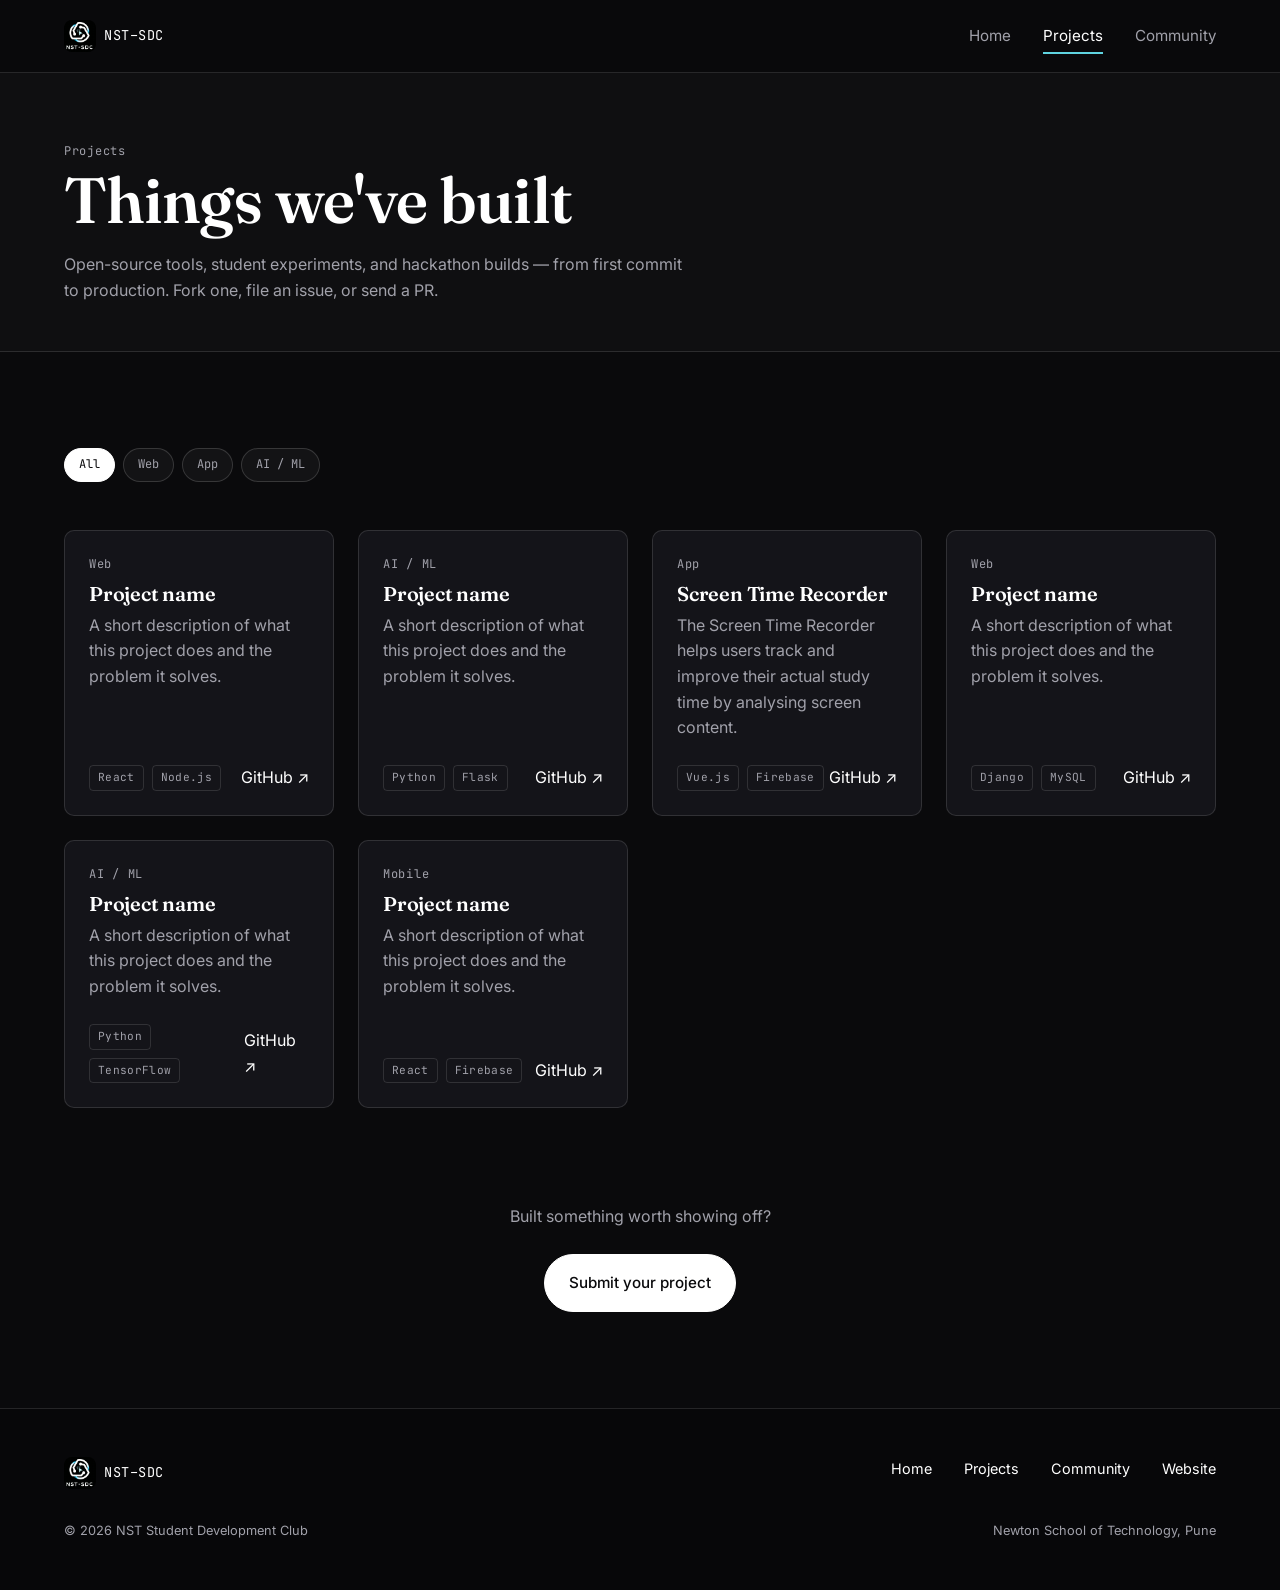
==== projects.html @ cd5af642 "Base Website" ====
<!DOCTYPE html>
<html lang="en">
<head>
<meta charset="UTF-8">
<meta name="viewport" content="width=device-width, initial-scale=1.0">
<title>Projects — NST-SDC</title>
<meta name="description" content="Open-source and student-built projects from the NST Student Development Club.">
<link rel="icon" href="assets/images/logo.png">
<link rel="preconnect" href="https://fonts.googleapis.com">
<link rel="preconnect" href="https://fonts.gstatic.com" crossorigin>
<link href="https://fonts.googleapis.com/css2?family=Fraunces:opsz,wght@9..144,500;9..144,600&family=Inter:wght@400;500;600&family=JetBrains+Mono:wght@400;500&display=swap" rel="stylesheet">
<link rel="stylesheet" href="css/variables.css">
<link rel="stylesheet" href="css/base.css">
<link rel="stylesheet" href="css/components.css">
<link rel="stylesheet" href="css/pages.css">
</head>
<body>

<header class="navbar">
  <div class="container">
    <a href="index.html" class="nav-brand">
      <img src="assets/images/logo.png" alt="NST-SDC logo">
      <span>NST&ndash;SDC</span>
    </a>
    <nav class="nav-links">
      <a href="index.html">Home</a>
      <a href="projects.html" aria-current="page">Projects</a>
      <a href="community.html">Community</a>
    </nav>
    <button class="nav-toggle" aria-label="Toggle menu" aria-expanded="false">
      <span></span>
    </button>
  </div>
</header>

<main>

  <div class="page-header">
    <div class="container">
      <span class="label">Projects</span>
      <h1>Things we've built</h1>
      <p style="margin-top:var(--space-3);">
        Open-source tools, student experiments, and hackathon builds — from first commit to
        production. Fork one, file an issue, or send a PR.
      </p>
    </div>
  </div>

  <section style="border-bottom:none;">
    <div class="container">
      <div class="filter-row" role="group" aria-label="Filter projects by category">
        <button class="filter-chip" data-filter="all" aria-pressed="true">All</button>
        <button class="filter-chip" data-filter="web" aria-pressed="false">Web</button>
        <button class="filter-chip" data-filter="app" aria-pressed="false">App</button>
        <button class="filter-chip" data-filter="ai-ml" aria-pressed="false">AI / ML</button>
      </div>

      <div class="grid-3">
        <article class="card" data-category="web">
          <span class="label">Web</span>
          <h3>Project name</h3>
          <p>A short description of what this project does and the problem it solves.</p>
          <div class="card-footer">
            <div class="tag-row"><span class="tag">React</span><span class="tag">Node.js</span></div>
            <a href="#" aria-label="View on GitHub">GitHub &nearr;</a>
          </div>
        </article>

        <article class="card" data-category="ai-ml">
          <span class="label">AI / ML</span>
          <h3>Project name</h3>
          <p>A short description of what this project does and the problem it solves.</p>
          <div class="card-footer">
            <div class="tag-row"><span class="tag">Python</span><span class="tag">Flask</span></div>
            <a href="#" aria-label="View on GitHub">GitHub &nearr;</a>
          </div>
        </article>

        <article class="card" data-category="app">
          <span class="label">App</span>
          <h3>Screen Time Recorder</h3>
          <p>The Screen Time Recorder helps users track and improve their actual study time by analysing screen content.</p>
          <div class="card-footer">
            <div class="tag-row"><span class="tag">Vue.js</span><span class="tag">Firebase</span></div>
            <a href="https://github.com/nst-sdc/Screentime-recoder" aria-label="View on GitHub">GitHub &nearr;</a>
          </div>
        </article>

        <article class="card" data-category="web">
          <span class="label">Web</span>
          <h3>Project name</h3>
          <p>A short description of what this project does and the problem it solves.</p>
          <div class="card-footer">
            <div class="tag-row"><span class="tag">Django</span><span class="tag">MySQL</span></div>
            <a href="#" aria-label="View on GitHub">GitHub &nearr;</a>
          </div>
        </article>

        <article class="card" data-category="ai-ml">
          <span class="label">AI / ML</span>
          <h3>Project name</h3>
          <p>A short description of what this project does and the problem it solves.</p>
          <div class="card-footer">
            <div class="tag-row"><span class="tag">Python</span><span class="tag">TensorFlow</span></div>
            <a href="#" aria-label="View on GitHub">GitHub &nearr;</a>
          </div>
        </article>

        <article class="card" data-category="mobile">
          <span class="label">Mobile</span>
          <h3>Project name</h3>
          <p>A short description of what this project does and the problem it solves.</p>
          <div class="card-footer">
            <div class="tag-row"><span class="tag">React</span><span class="tag">Firebase</span></div>
            <a href="#" aria-label="View on GitHub">GitHub &nearr;</a>
          </div>
        </article>
      </div>
    </div>
  </section>

  <section style="border-bottom:none; padding-top:0;">
    <div class="container" style="text-align:center;">
      <p style="margin:0 auto;">Built something worth showing off?</p>
      <div class="hero-actions" style="margin-top:var(--space-4);">
        <a href="community.html" class="btn btn-primary">Submit your project</a>
      </div>
    </div>
  </section>

</main>

<footer class="site-footer">
  <div class="container">
    <div class="footer-top">
      <a href="index.html" class="nav-brand">
        <img src="assets/images/logo.png" alt="NST-SDC logo">
        <span>NST&ndash;SDC</span>
      </a>
      <nav class="footer-links">
        <a href="index.html">Home</a>
        <a href="projects.html">Projects</a>
        <a href="community.html">Community</a>
        <a href="https://nstsdc.org">Website</a>
      </nav>
    </div>
    <div class="footer-bottom">
      <span>&copy; 2026 NST Student Development Club</span>
      <span>Newton School of Technology, Pune</span>
    </div>
  </div>
</footer>

<script src="js/main.js"></script>
</body>
</html>
---- css/variables.css ----
:root {
  /* Color */
  --color-bg: #0a0a0c;
  --color-surface: #141419;
  --color-ink: #ffffff;
  --color-ink-soft: #a1a1aa;
  --color-border: rgba(255, 255, 255, 0.12);
  --color-invert-bg: #000000;
  --color-invert-ink: #ffffff;
  --color-accent: #5fd4e0; /* used sparingly, drawn from the club logo glow */

  /* Type */
  --font-display: "Fraunces", Georgia, "Times New Roman", serif;
  --font-body: "Inter", -apple-system, BlinkMacSystemFont, "Segoe UI", sans-serif;
  --font-label: "JetBrains Mono", "Courier New", monospace;

  /* Radius */
  --radius-card: 10px;
  --radius-tag: 4px;
  --radius-pill: 999px;

  /* Spacing scale */
  --space-1: 4px;
  --space-2: 8px;
  --space-3: 16px;
  --space-4: 24px;
  --space-5: 32px;
  --space-6: 48px;
  --space-7: 64px;
  --space-8: 96px;

  /* Layout */
  --container-width: 1200px;
  --container-pad: 24px;
  --border-thin: 1px solid var(--color-border);
}

@media (max-width: 640px) {
  :root {
    --container-pad: 16px;
    --space-8: 64px;
    --space-7: 48px;
  }
}
---- css/base.css ----
* {
  box-sizing: border-box;
  margin: 0;
  padding: 0;
}

html {
  scroll-behavior: smooth;
}

body {
  background: var(--color-bg);
  color: var(--color-ink);
  font-family: var(--font-body);
  font-size: 16px;
  line-height: 1.6;
  -webkit-font-smoothing: antialiased;
}

img {
  max-width: 100%;
  display: block;
}

a {
  color: inherit;
  text-decoration: none;
}

ul {
  list-style: none;
}

button {
  font: inherit;
  cursor: pointer;
}

h1, h2, h3 {
  font-family: var(--font-display);
  font-weight: 600;
  line-height: 1.15;
  letter-spacing: -0.01em;
}

h1 { font-size: clamp(2.5rem, 5vw, 4.25rem); }
h2 { font-size: clamp(1.75rem, 3vw, 2.5rem); }
h3 { font-size: 1.25rem; }

p {
  color: var(--color-ink-soft);
  max-width: 62ch;
}

.container {
  max-width: var(--container-width);
  margin: 0 auto;
  padding: 0 var(--container-pad);
}

.label {
  font-family: var(--font-label);
  font-size: 0.75rem;
  letter-spacing: 0.06em;
  color: var(--color-ink-soft);
}

section {
  padding: var(--space-8) 0;
  border-bottom: var(--border-thin);
}

section:last-of-type {
  border-bottom: none;
}

:focus-visible {
  outline: 2px solid var(--color-ink);
  outline-offset: 3px;
}

@media (prefers-reduced-motion: reduce) {
  *, *::before, *::after {
    animation-duration: 0.01ms !important;
    animation-iteration-count: 1 !important;
    transition-duration: 0.01ms !important;
    scroll-behavior: auto !important;
  }
}
---- css/components.css ----
/* ---------- Navbar ---------- */
.navbar {
  position: sticky;
  top: 0;
  z-index: 50;
  background: rgba(10, 10, 12, 0.85);
  backdrop-filter: blur(16px);
  -webkit-backdrop-filter: blur(16px);
  border-bottom: var(--border-thin);
}

.navbar .container {
  display: flex;
  align-items: center;
  justify-content: space-between;
  height: 72px;
}

.nav-brand {
  display: flex;
  align-items: center;
  gap: var(--space-2);
}

.nav-brand img {
  height: 32px;
  width: 32px;
  border-radius: 8px;
}

.nav-brand span {
  font-family: var(--font-label);
  font-size: 0.85rem;
  letter-spacing: 0.04em;
  color: var(--color-ink);
}

.nav-links {
  display: flex;
  gap: var(--space-5);
  font-size: 0.95rem;
}

.nav-links a {
  position: relative;
  padding: var(--space-1) 0;
}

.nav-links a[aria-current="page"] {
  color: var(--color-ink);
}

.nav-links a[aria-current="page"]::after {
  content: "";
  position: absolute;
  left: 0;
  right: 0;
  bottom: -2px;
  height: 2px;
  background: var(--color-accent);
}

.nav-links a:not([aria-current="page"]) {
  color: var(--color-ink-soft);
}

.nav-links a:hover {
  color: var(--color-ink);
}

.nav-toggle {
  display: none;
  background: none;
  border: var(--border-thin);
  border-radius: var(--radius-tag);
  width: 40px;
  height: 40px;
  align-items: center;
  justify-content: center;
}

.nav-toggle span,
.nav-toggle span::before,
.nav-toggle span::after {
  content: "";
  display: block;
  width: 18px;
  height: 2px;
  background: var(--color-ink);
  position: relative;
  transition: transform 0.2s ease, opacity 0.2s ease;
}

.nav-toggle span::before { position: absolute; top: -6px; }
.nav-toggle span::after { position: absolute; top: 6px; }

.navbar.is-open .nav-toggle span { background: transparent; }
.navbar.is-open .nav-toggle span::before { transform: translateY(6px) rotate(45deg); }
.navbar.is-open .nav-toggle span::after { transform: translateY(-6px) rotate(-45deg); }

/* ---------- Buttons ---------- */
.btn {
  display: inline-flex;
  align-items: center;
  gap: var(--space-2);
  padding: var(--space-3) var(--space-4);
  border-radius: var(--radius-pill);
  font-size: 0.95rem;
  font-weight: 500;
  border: var(--border-thin);
  transition: background 0.2s ease, color 0.2s ease, transform 0.2s ease, box-shadow 0.2s ease, border-color 0.2s ease;
}

.btn-primary {
  background: #ffffff;
  color: #0a0a0c;
  border-color: #ffffff;
}

.btn-primary:hover {
  background: #e4e4e7;
  transform: translateY(-2px);
  box-shadow: 0 4px 20px rgba(255, 255, 255, 0.2);
}

.btn-outline {
  background: transparent;
  color: var(--color-ink);
  border-color: rgba(255, 255, 255, 0.25);
}

.btn-outline:hover {
  background: rgba(255, 255, 255, 0.1);
  border-color: rgba(255, 255, 255, 0.5);
  color: var(--color-ink);
}

/* Glassmorphism Button */
.btn-glass {
  background: rgba(255, 255, 255, 0.08);
  backdrop-filter: blur(16px);
  -webkit-backdrop-filter: blur(16px);
  color: #ffffff !important;
  border: 1px solid rgba(255, 255, 255, 0.25);
  box-shadow: 0 8px 32px 0 rgba(0, 0, 0, 0.37), inset 0 1px 0 0 rgba(255, 255, 255, 0.2);
}

.btn-glass:hover {
  background: rgba(255, 255, 255, 0.18);
  border-color: rgba(255, 255, 255, 0.5);
  box-shadow: 0 8px 32px 0 rgba(95, 212, 224, 0.25), inset 0 1px 0 0 rgba(255, 255, 255, 0.4);
  transform: translateY(-2px);
  color: #ffffff !important;
}

/* ---------- Section heading ---------- */
.section-heading {
  max-width: 640px;
  margin-bottom: var(--space-6);
}

.section-heading .label {
  display: block;
  margin-bottom: var(--space-2);
}

.section-heading h2 {
  margin-bottom: var(--space-2);
}

/* ---------- Card ---------- */
.card {
  background: var(--color-surface);
  border: var(--border-thin);
  border-radius: var(--radius-card);
  padding: var(--space-4);
  display: flex;
  flex-direction: column;
  gap: var(--space-2);
}

.card h3 { margin-bottom: 0; }

.card-footer {
  margin-top: auto;
  display: flex;
  align-items: center;
  justify-content: space-between;
  padding-top: var(--space-3);
}

/* ---------- Tag ---------- */
.tag {
  display: inline-block;
  font-family: var(--font-label);
  font-size: 0.7rem;
  letter-spacing: 0.03em;
  border: var(--border-thin);
  border-radius: var(--radius-tag);
  padding: 3px 8px;
  color: var(--color-ink-soft);
}

.tag-row {
  display: flex;
  flex-wrap: wrap;
  gap: var(--space-2);
}

/* ---------- Feature block ---------- */
.feature-grid {
  display: grid;
  grid-template-columns: repeat(auto-fit, minmax(220px, 1fr));
  gap: var(--space-4);
}

.feature-block {
  border: var(--border-thin);
  border-radius: var(--radius-card);
  padding: var(--space-4);
  background: var(--color-surface);
}

.feature-block .label {
  display: block;
  margin-bottom: var(--space-3);
}

/* ---------- Stat block ---------- */
.stat-row {
  display: grid;
  grid-template-columns: repeat(auto-fit, minmax(160px, 1fr));
  gap: var(--space-4);
}

.stat-block {
  border-top: 2px solid var(--color-accent);
  padding-top: var(--space-2);
}

.stat-block strong {
  display: block;
  font-family: var(--font-display);
  font-size: 2.25rem;
  color: var(--color-ink);
}

/* ---------- Grids ---------- */
.grid-2 {
  display: grid;
  grid-template-columns: repeat(2, 1fr);
  gap: var(--space-5);
}

.grid-3 {
  display: grid;
  grid-template-columns: repeat(auto-fit, minmax(260px, 1fr));
  gap: var(--space-4);
}

/* ---------- Footer ---------- */
.site-footer {
  padding: var(--space-6) 0;
  border-top: var(--border-thin);
  background: #070709;
}

.footer-top {
  display: flex;
  justify-content: space-between;
  align-items: flex-start;
  gap: var(--space-5);
  flex-wrap: wrap;
  margin-bottom: var(--space-5);
}

.footer-links {
  display: flex;
  gap: var(--space-5);
  flex-wrap: wrap;
  font-size: 0.9rem;
}

.footer-bottom {
  display: flex;
  justify-content: space-between;
  gap: var(--space-3);
  font-size: 0.8rem;
  color: var(--color-ink-soft);
  flex-wrap: wrap;
}

@media (max-width: 860px) {
  .nav-links { display: none; }
  .nav-toggle { display: flex; }

  .navbar.is-open .nav-links {
    display: flex;
    flex-direction: column;
    position: absolute;
    top: 72px;
    left: 0;
    right: 0;
    background: rgba(10, 10, 12, 0.98);
    backdrop-filter: blur(16px);
    -webkit-backdrop-filter: blur(16px);
    border-bottom: var(--border-thin);
    padding: var(--space-4) var(--container-pad);
    gap: var(--space-3);
  }

  .grid-2 { grid-template-columns: 1fr; }
}
---- css/pages.css ----
/* ---------- Hero (LetterGlitch) ---------- */
.hero {
  position: relative;
  height: 92vh;
  min-height: 560px;
  background: var(--color-bg);
  border-bottom: var(--border-thin);
  overflow: hidden;
}

.hero-canvas {
  position: absolute;
  inset: 0;
  width: 100%;
  height: 100%;
  display: block;
}

.hero-vignette {
  position: absolute;
  inset: 0;
  pointer-events: none;
  background: radial-gradient(circle at center, rgba(10, 10, 12, 0.45) 0%, rgba(10, 10, 12, 0.85) 75%, rgba(10, 10, 12, 0.98) 100%);
}

.hero-content {
  position: relative;
  z-index: 2;
  height: 100%;
  display: flex;
  flex-direction: column;
  align-items: center;
  justify-content: center;
  text-align: center;
  padding: 0 var(--container-pad);
  color: #ffffff;
}

.hero-content .label {
  color: #ffffff;
  background: rgba(255, 255, 255, 0.12);
  border: 1px solid rgba(255, 255, 255, 0.25);
  padding: 6px 18px;
  border-radius: var(--radius-pill);
  backdrop-filter: blur(12px);
  -webkit-backdrop-filter: blur(12px);
  margin-bottom: var(--space-4);
  font-weight: 500;
  letter-spacing: 0.08em;
  text-shadow: 0 2px 4px rgba(0, 0, 0, 0.8);
  box-shadow: 0 4px 20px rgba(0, 0, 0, 0.4);
}

.hero-title {
  font-family: var(--font-display);
  font-size: clamp(2.5rem, 6vw, 4.75rem);
  line-height: 1.08;
  color: #ffffff !important;
  text-shadow: 0 4px 24px rgba(0, 0, 0, 0.95), 0 2px 8px rgba(0, 0, 0, 0.9);
  font-weight: 600;
}

.hero-title .line-2 {
  display: block;
  font-family: var(--font-label);
  font-size: clamp(0.95rem, 2.2vw, 1.25rem);
  letter-spacing: 0.1em;
  margin-top: var(--space-3);
  color: #ffffff !important;
  text-shadow: 0 2px 12px rgba(0, 0, 0, 0.95), 0 1px 4px rgba(0, 0, 0, 0.9);
  opacity: 1;
  font-weight: 500;
}

.hero-actions {
  display: flex;
  gap: var(--space-3);
  margin-top: var(--space-6);
  flex-wrap: wrap;
  justify-content: center;
}

.hero .btn-primary {
  background: #ffffff;
  color: #0a0a0c;
  border-color: #ffffff;
}

.hero .btn-primary:hover {
  background: #e4e4e7;
  color: #0a0a0c;
  box-shadow: 0 4px 24px rgba(255, 255, 255, 0.3);
}

.hero .btn-outline {
  color: #ffffff;
  border-color: rgba(255, 255, 255, 0.3);
}

.hero .btn-outline:hover {
  background: rgba(255, 255, 255, 0.15);
  color: #ffffff;
}

/* ---------- Page header (non-home pages) ---------- */
.page-header {
  padding: var(--space-7) 0 var(--space-6);
  border-bottom: var(--border-thin);
  background: rgba(255, 255, 255, 0.02);
}

.page-header .label { margin-bottom: var(--space-2); }

/* ---------- Community: involve columns ---------- */
.involve-columns {
  display: grid;
  grid-template-columns: 1fr 1fr;
  border: var(--border-thin);
  border-radius: var(--radius-card);
  overflow: hidden;
  background: var(--color-surface);
}

.involve-col {
  padding: var(--space-5);
}

.involve-col + .involve-col {
  border-left: var(--border-thin);
}

.involve-col ol {
  list-style: none;
  counter-reset: step;
  margin-top: var(--space-3);
}

.involve-col li {
  counter-increment: step;
  display: flex;
  gap: var(--space-3);
  padding: var(--space-2) 0;
  color: var(--color-ink-soft);
}

.involve-col li::before {
  content: counter(step);
  font-family: var(--font-label);
  font-size: 0.75rem;
  border: 1px solid rgba(255, 255, 255, 0.2);
  border-radius: 50%;
  width: 24px;
  height: 24px;
  flex: none;
  display: flex;
  align-items: center;
  justify-content: center;
  color: #ffffff;
  background: rgba(255, 255, 255, 0.08);
}

/* ---------- Team grid ---------- */
.team-card {
  text-align: left;
}

.team-avatar {
  width: 56px;
  height: 56px;
  border-radius: 50%;
  border: 1px solid rgba(255, 255, 255, 0.2);
  background: rgba(255, 255, 255, 0.08);
  color: #ffffff;
  display: flex;
  align-items: center;
  justify-content: center;
  font-family: var(--font-display);
  font-size: 1.1rem;
}

/* ---------- Connect list ---------- */
.connect-list {
  border-top: var(--border-thin);
}

.connect-row {
  display: flex;
  align-items: center;
  justify-content: space-between;
  padding: var(--space-4) 0;
  border-bottom: var(--border-thin);
  transition: background 0.2s ease;
}

.connect-row:hover {
  background: rgba(255, 255, 255, 0.02);
}

.connect-row .label { color: var(--color-ink); }

/* ---------- Projects filter ---------- */
.filter-row {
  display: flex;
  gap: var(--space-2);
  flex-wrap: wrap;
  margin-bottom: var(--space-6);
}

.filter-chip {
  font-family: var(--font-label);
  font-size: 0.75rem;
  padding: 6px 14px;
  border: 1px solid rgba(255, 255, 255, 0.15);
  border-radius: var(--radius-pill);
  background: rgba(255, 255, 255, 0.04);
  color: var(--color-ink-soft);
  cursor: pointer;
  transition: all 0.2s ease;
}

.filter-chip:hover {
  background: rgba(255, 255, 255, 0.1);
  color: #ffffff;
}

.filter-chip[aria-pressed="true"] {
  background: #ffffff;
  color: #0a0a0c;
  border-color: #ffffff;
}

@media (max-width: 720px) {
  .involve-columns { grid-template-columns: 1fr; }
  .involve-col + .involve-col { border-left: none; border-top: var(--border-thin); }
  .connect-row { flex-direction: column; align-items: flex-start; gap: var(--space-1); }
}
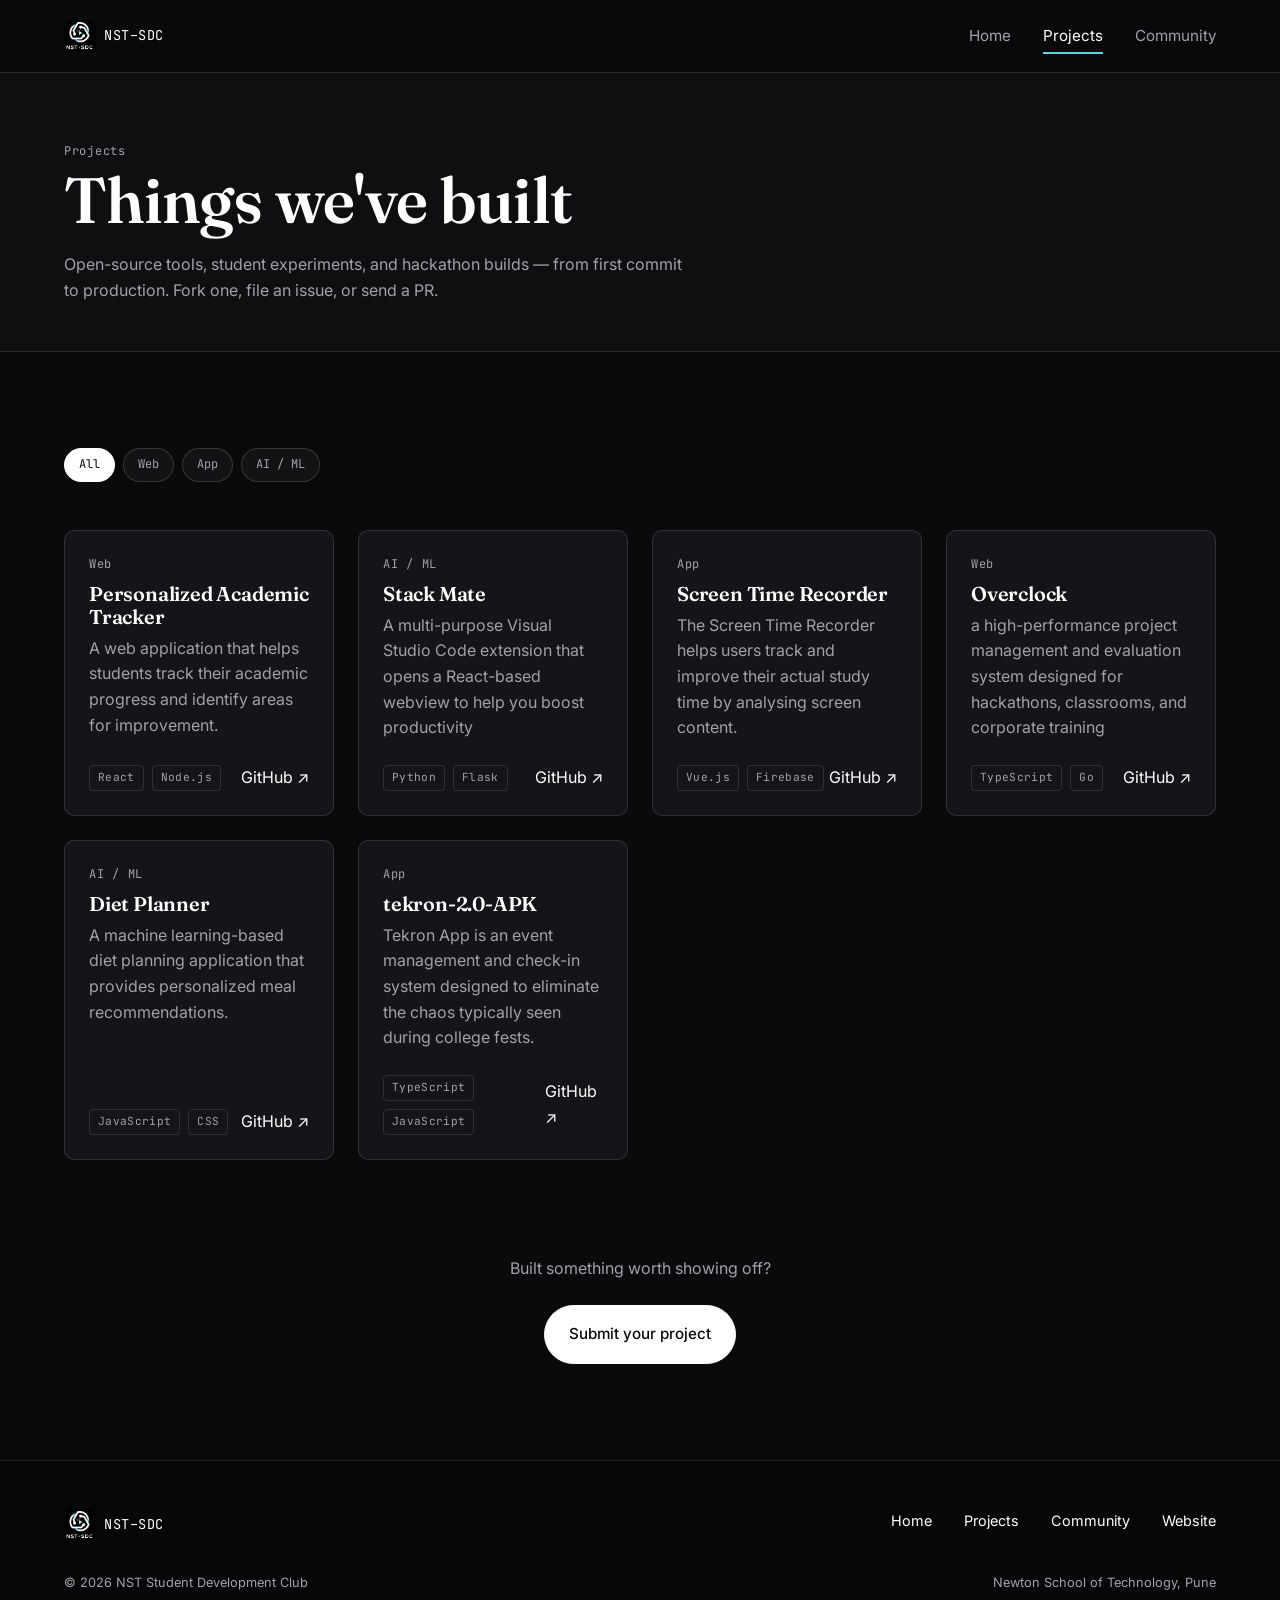
==== commit e0bdccfa: "Fixed Projects and Community page" ====
--- a/projects.html
+++ b/projects.html
@@ -58,21 +58,21 @@
       <div class="grid-3">
         <article class="card" data-category="web">
           <span class="label">Web</span>
-          <h3>Project name</h3>
-          <p>A short description of what this project does and the problem it solves.</p>
+          <h3>Personalized Academic Tracker</h3>
+          <p>A web application that helps students track their academic progress and identify areas for improvement.</p>
           <div class="card-footer">
             <div class="tag-row"><span class="tag">React</span><span class="tag">Node.js</span></div>
-            <a href="#" aria-label="View on GitHub">GitHub &nearr;</a>
+            <a href="https://github.com/nst-sdc/Personalized-Academic-Tracker" aria-label="View on GitHub">GitHub &nearr;</a>
           </div>
         </article>
 
         <article class="card" data-category="ai-ml">
           <span class="label">AI / ML</span>
-          <h3>Project name</h3>
-          <p>A short description of what this project does and the problem it solves.</p>
+          <h3>Stack Mate</h3>
+          <p>A multi-purpose Visual Studio Code extension that opens a React-based webview to help you boost productivity</p>
           <div class="card-footer">
             <div class="tag-row"><span class="tag">Python</span><span class="tag">Flask</span></div>
-            <a href="#" aria-label="View on GitHub">GitHub &nearr;</a>
+            <a href="https://github.com/nst-sdc/StackMate" aria-label="View on GitHub">GitHub &nearr;</a>
           </div>
         </article>
 
@@ -88,35 +88,35 @@
 
         <article class="card" data-category="web">
           <span class="label">Web</span>
-          <h3>Project name</h3>
-          <p>A short description of what this project does and the problem it solves.</p>
+          <h3>Overclock</h3>
+          <p>a high-performance project management and evaluation system designed for hackathons, classrooms, and corporate training</p>
           <div class="card-footer">
-            <div class="tag-row"><span class="tag">Django</span><span class="tag">MySQL</span></div>
-            <a href="#" aria-label="View on GitHub">GitHub &nearr;</a>
+            <div class="tag-row"><span class="tag">TypeScript</span><span class="tag">Go</span></div>
+            <a href="https://github.com/nst-sdc/overclock-platform" aria-label="View on GitHub">GitHub &nearr;</a>
           </div>
         </article>
 
         <article class="card" data-category="ai-ml">
           <span class="label">AI / ML</span>
-          <h3>Project name</h3>
-          <p>A short description of what this project does and the problem it solves.</p>
+          <h3>Diet Planner</h3>
+          <p>A machine learning-based diet planning application that provides personalized meal recommendations.</p>
           <div class="card-footer">
-            <div class="tag-row"><span class="tag">Python</span><span class="tag">TensorFlow</span></div>
-            <a href="#" aria-label="View on GitHub">GitHub &nearr;</a>
+            <div class="tag-row"><span class="tag">JavaScript</span><span class="tag">CSS</span></div>
+            <a href="https://github.com/nst-sdc/Diet-Planner" aria-label="View on GitHub">GitHub &nearr;</a>
           </div>
         </article>
 
-        <article class="card" data-category="mobile">
-          <span class="label">Mobile</span>
-          <h3>Project name</h3>
-          <p>A short description of what this project does and the problem it solves.</p>
-          <div class="card-footer">
-            <div class="tag-row"><span class="tag">React</span><span class="tag">Firebase</span></div>
-            <a href="#" aria-label="View on GitHub">GitHub &nearr;</a>
-          </div>
-        </article>
+        <article class="card" data-category="app">
+          <span class="label">App</span>
+ <h3>tekron-2.0-APK</h3>
+            <p>Tekron App is an event management and check-in system designed to eliminate the chaos typically seen during college fests. </p>
+            <div class="card-footer">
+              <div class="tag-row"><span class="tag">TypeScript</span><span class="tag">JavaScript</span></div>
+              <a href="https://github.com/nst-sdc/tekron-2.0-APK" aria-label="View on GitHub">GitHub &nearr;</a>
+            </div>
+          </article>
+        </div>
       </div>
-    </div>
   </section>
 
   <section style="border-bottom:none; padding-top:0;">
